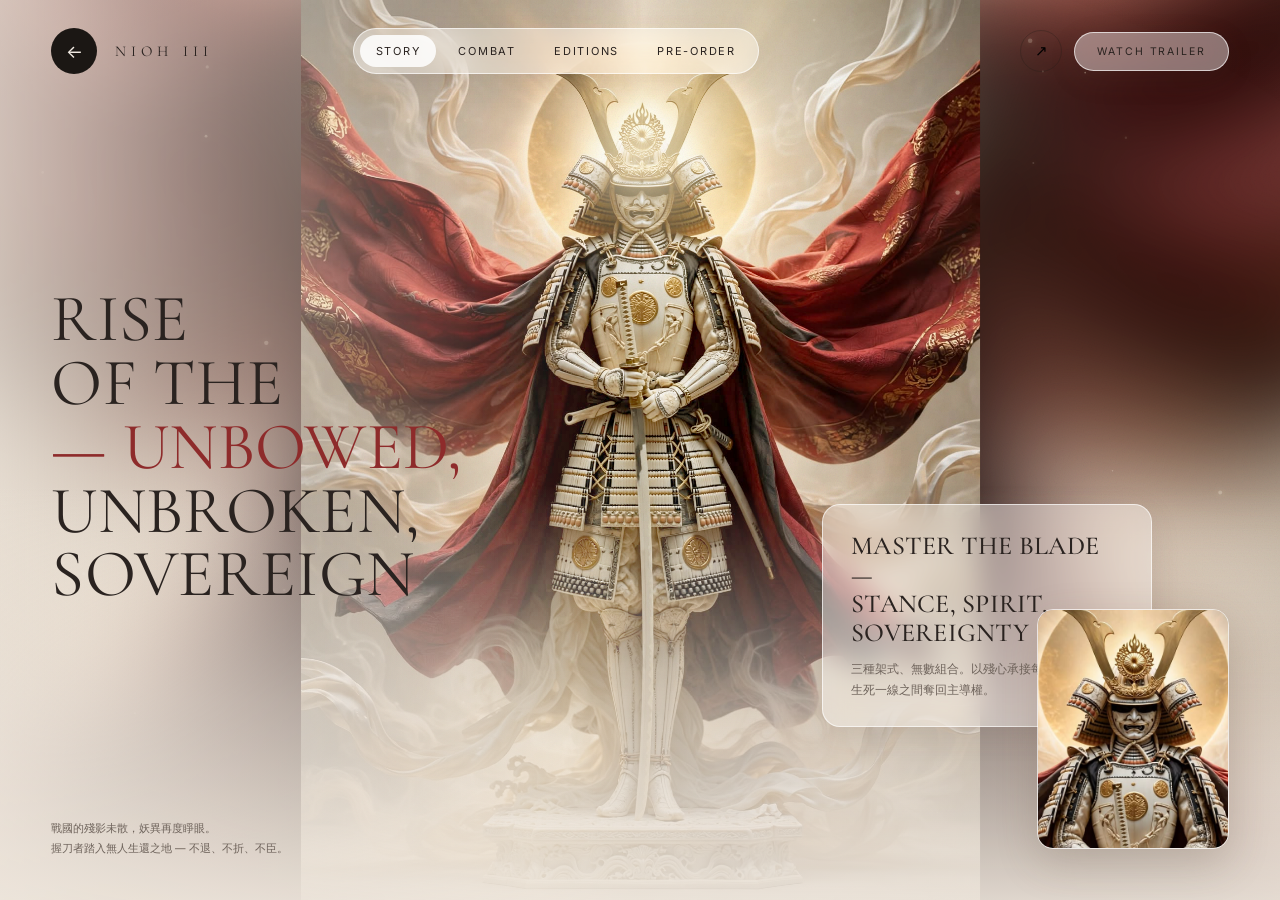
==== docs/hero-redesign/hero-demo.html @ b40b9666 "docs: 記錄 hero 改版的設計拆解、產圖 prompt 與備援素材 包含主視覺的產圖 prompt 與圖必須符合的條件、六層效果的拆解、 換圖檢查清單，以及獨立可開的 demo 頁。  Co-" ====
<!doctype html>
<html lang="zh-Hant">
<head>
<meta charset="utf-8">
<meta name="viewport" content="width=device-width,initial-scale=1">
<title>Nioh 3 — Hero 效果（武士版）</title>
<link rel="preconnect" href="https://fonts.googleapis.com">
<link rel="preconnect" href="https://fonts.gstatic.com" crossorigin>
<link href="https://fonts.googleapis.com/css2?family=Cormorant+Garamond:wght@300;400;500;600&family=Inter:wght@300;400;500&display=swap" rel="stylesheet">
<style>
:root{
  --ivory:#EFE7DD;      /* 底色：暖象牙白，貼近主視覺的霧面米色 */
  --ivory-2:#E4D9CC;
  --ink:#2A2320;        /* 主文字：接近黑的暖棕 */
  --ink-soft:#6E635B;
  --gold:#B8912F;
  --gold-lt:#E3C97E;
  --crimson:#8E2B2B;    /* 取自斗篷，第二重音色 */
  --glass:rgba(255,255,255,.42);
  --glass-line:rgba(255,255,255,.65);
  --ease:cubic-bezier(.22,1,.36,1);
}
*{box-sizing:border-box;margin:0;padding:0}
html,body{height:100%}
body{
  background:var(--ivory);
  color:var(--ink);
  font-family:Inter,-apple-system,"Noto Sans TC",sans-serif;
  overflow-x:hidden;
  -webkit-font-smoothing:antialiased;
}

/* ============ 舞台 ============ */
.stage{position:relative;min-height:100svh;overflow:hidden;isolation:isolate}

/* 1a) 背景牆：同一張圖放大＋重模糊，負責把任何螢幕比例填滿 */
.hero-wall{
  position:absolute;inset:-12%;opacity:0;animation:heroIn 1700ms var(--ease) 100ms forwards;
  background:url("assets/slender_samurai_statue.webp") center/cover no-repeat;
  filter:blur(46px) saturate(.72) brightness(1.06);
  transform:scale(1.15);will-change:transform;
}
/* 1b) 人物層：contain 保證頭跟基座都不會被切掉 */
.hero-img{
  position:absolute;inset:0;
  background:url("assets/slender_samurai_statue.webp") center 50%/contain no-repeat;
  will-change:transform,filter,opacity;
  transform:scale(1.14);
  filter:blur(20px) saturate(.88);
  opacity:0;
  animation:heroIn 1700ms var(--ease) 100ms forwards;
}
@keyframes heroIn{to{opacity:1}}
.hero-img{animation-name:heroIn,heroSharpen}
@keyframes heroSharpen{to{filter:blur(0) saturate(1)}}

/* 2) 光暈：皇冠後方緩慢呼吸的暖光 */
.halo{
  position:absolute;left:50%;top:17%;width:30vmin;aspect-ratio:1;
  translate:-50% -50%;border-radius:50%;
  background:radial-gradient(circle,rgba(255,236,196,.85) 0%,rgba(255,228,175,.25) 38%,transparent 68%);
  mix-blend-mode:screen;pointer-events:none;
  animation:breathe 7s ease-in-out infinite;
}
@keyframes breathe{0%,100%{opacity:.55;transform:scale(1)}50%{opacity:1;transform:scale(1.09)}}

/* 3) 金色掃光 —— 斜向流過整個畫面，是「貴」的關鍵 */
.sweep{
  position:absolute;inset:-30%;pointer-events:none;mix-blend-mode:soft-light;
  background:linear-gradient(105deg,transparent 42%,rgba(255,236,190,.9) 50%,transparent 58%);
  animation:sweep 9s linear infinite;
}
@keyframes sweep{0%{transform:translateX(-60%)}100%{transform:translateX(60%)}}

/* 4) 粒子 canvas：緩慢飄落的光塵 */
#motes{position:absolute;inset:0;pointer-events:none;mix-blend-mode:screen}

/* 4b) 文字遮罩 —— 讓深色標題不必跟白色盔甲的紋理打架 */
.scrim{position:absolute;inset:0;pointer-events:none;z-index:2;
  background:
    linear-gradient(to top,   rgba(239,231,221,.92) 0%, rgba(239,231,221,.55) 22%, transparent 46%),
    linear-gradient(to right, rgba(239,231,221,.80) 0%, rgba(239,231,221,.35) 26%, transparent 48%);}

/* 5) 暗角 + 顆粒，把 AI 圖壓成「印刷品」質感 */
.vignette{position:absolute;inset:0;pointer-events:none;
  background:radial-gradient(120% 90% at 50% 40%,transparent 52%,rgba(80,64,50,.20) 100%);}
.grain{position:absolute;inset:0;pointer-events:none;opacity:.22;mix-blend-mode:multiply;
  background-image:url("data:image/svg+xml;utf8,<svg xmlns='http://www.w3.org/2000/svg' width='160' height='160'><filter id='n'><feTurbulence type='fractalNoise' baseFrequency='.85' numOctaves='3'/></filter><rect width='160' height='160' filter='url(%23n)' opacity='.5'/></svg>");}

/* ============ 介面層 ============ */
.ui{position:relative;z-index:5;min-height:100svh;padding:28px clamp(20px,4vw,56px) 36px;
    display:grid;grid-template-rows:auto 1fr auto;gap:24px}

/* 玻璃通用 */
.glass{background:var(--glass);backdrop-filter:blur(14px) saturate(1.3);
  -webkit-backdrop-filter:blur(14px) saturate(1.3);
  border:1px solid var(--glass-line);box-shadow:0 8px 30px rgba(90,72,55,.10)}

/* 頂列 */
.topbar{display:flex;align-items:center;gap:18px}
.back{width:46px;height:46px;border-radius:50%;background:#1B1714;color:#F1EAE3;
  display:grid;place-items:center;font-size:18px;flex:0 0 auto;
  transition:transform .5s var(--ease)}
.back:hover{transform:translateX(-4px)}
.wordmark{font-family:"Cormorant Garamond",serif;font-size:15px;letter-spacing:.34em;
  text-transform:uppercase;white-space:nowrap}
.nav{margin-inline:auto;display:flex;gap:6px;padding:6px;border-radius:999px}
.nav a{font-size:11px;letter-spacing:.16em;text-transform:uppercase;text-decoration:none;
  color:var(--ink);padding:9px 16px;border-radius:999px;transition:background .35s,color .35s}
.nav a.is-on,.nav a:hover{background:rgba(255,255,255,.85)}
.top-right{display:flex;align-items:center;gap:12px;margin-left:auto}
.iconbtn{width:42px;height:42px;border-radius:50%;display:grid;place-items:center;
  border:1px solid rgba(40,32,26,.35);background:transparent;font-size:15px;cursor:pointer;
  transition:background .4s,color .4s,transform .4s var(--ease)}
.iconbtn:hover{background:var(--ink);color:var(--ivory);transform:rotate(45deg)}
.pill{padding:12px 22px;border-radius:999px;font-size:10.5px;letter-spacing:.18em;
  text-transform:uppercase;cursor:pointer;white-space:nowrap}

/* 標題：逐行 mask reveal */
.headline{font-family:"Cormorant Garamond",serif;font-weight:400;
  font-size:clamp(30px,5.2vw,88px);line-height:.96;letter-spacing:.005em;
  text-transform:uppercase;width:fit-content;align-self:center}
.line{display:block;overflow:hidden;padding-right:.08em}
.line > span{display:block;transform:translateY(112%);
  animation:lineUp 1100ms var(--ease) forwards}
@keyframes lineUp{to{transform:translateY(0)}}
.dim{color:var(--crimson)}

/* 右側玻璃卡 */
.card{z-index:6;position:absolute;right:clamp(20px,10vw,140px);top:56%;max-width:330px;
  padding:26px 28px;border-radius:18px;opacity:0;transform:translateY(26px);
  animation:fadeUp 1100ms var(--ease) 1250ms forwards}
.card h2{font-family:"Cormorant Garamond",serif;font-weight:500;font-size:26px;
  line-height:1.12;text-transform:uppercase;letter-spacing:.01em;margin-bottom:12px}
.card p{font-size:11.5px;line-height:1.75;color:var(--ink-soft)}
@keyframes fadeUp{to{opacity:1;transform:translateY(0)}}

/* 右下：同一張圖裁切成金色特寫小卡 */
.detail{z-index:6;position:absolute;right:clamp(20px,4vw,56px);bottom:clamp(20px,4vw,56px);
  width:clamp(140px,15vw,210px);aspect-ratio:4/5;border-radius:16px;overflow:hidden;
  border:1px solid var(--glass-line);box-shadow:0 14px 40px rgba(90,72,55,.22);
  opacity:0;transform:translateY(26px);
  animation:fadeUp 1100ms var(--ease) 1450ms forwards}
.detail i{position:absolute;inset:0;display:block;
  background:url("assets/slender_samurai_statue.webp") 50% 12%/300% no-repeat;
  transition:transform 1.2s var(--ease)}
.detail:hover i{transform:scale(1.12)}

/* 底列小字 */
.footline{display:flex;justify-content:space-between;align-items:flex-end;gap:30px;
  font-size:10.5px;line-height:1.85;color:var(--ink-soft);max-width:100%}
.footline p{max-width:46ch;padding-bottom:6px;opacity:0;animation:fadeUp 1000ms var(--ease) 1550ms forwards}

@media (orientation:portrait){
  /* 圖本身就是 3:4，直式螢幕直接鋪滿最好看 */
  .hero-img{background-size:cover;background-position:center 42%}
  .halo{top:13%;width:42vmin}
}
@media (max-width:1100px){
  .nav,.card{display:none}
  .headline{max-width:100%;align-self:end}
}
@media (prefers-reduced-motion:reduce){
  *,*::before,*::after{animation-duration:.01ms!important;animation-iteration-count:1!important;
    transition-duration:.01ms!important}
  .hero-img,.hero-wall{opacity:1;transform:none}
  .hero-wall{filter:blur(46px) saturate(.72) brightness(1.06)}
  .line>span,.card,.detail,.footline p{transform:none;opacity:1}
}
</style>
</head>
<body>
<main class="stage" id="stage">
  <div class="hero-wall" id="heroWall"></div>
  <div class="hero-img" id="heroImg"></div>
  <div class="halo"   id="halo"></div>
  <div class="sweep"></div>
  <canvas id="motes"></canvas>
  <div class="scrim"></div>
  <div class="vignette"></div>
  <div class="grain"></div>

  <div class="ui" id="ui">
    <header class="topbar">
      <div class="back">&#8592;</div>
      <div class="wordmark">NIOH&nbsp;III</div>
      <nav class="nav glass">
        <a href="#" class="is-on">Story</a><a href="#">Combat</a>
        <a href="#">Editions</a><a href="#">Pre-order</a>
      </nav>
      <div class="top-right">
        <button class="iconbtn">&#8599;</button>
        <div class="pill glass">Watch&nbsp;trailer</div>
      </div>
    </header>

    <h1 class="headline" id="headline">
      <span class="line"><span style="animation-delay:.55s">Rise</span></span>
      <span class="line"><span style="animation-delay:.68s">of&nbsp;the</span></span>
      <span class="line"><span style="animation-delay:.81s" class="dim">— Unbowed,</span></span>
      <span class="line"><span style="animation-delay:.94s">Unbroken,</span></span>
      <span class="line"><span style="animation-delay:1.07s">Sovereign</span></span>
    </h1>

    <div class="footline">
      <p>戰國的殘影未散，妖異再度睜眼。<br>握刀者踏入無人生還之地 — 不退、不折、不臣。</p>
    </div>
  </div>

  <aside class="card glass" id="card">
    <h2>Master the blade —<br>Stance, Spirit,<br>Sovereignty</h2>
    <p>三種架式、無數組合。以殘心承接每一次交鋒，
       在生死一線之間奪回主導權。</p>
  </aside>

  <figure class="detail" id="detail"><i></i></figure>
</main>

<script>
(() => {
  const reduce = matchMedia('(prefers-reduced-motion: reduce)').matches;

  /* ---------- 滑鼠視差：多層不同深度，用 lerp 讓它有重量感 ---------- */
  const layers = [
    { el: document.getElementById('heroWall'),d: 5 },   // 背景走最慢
    { el: document.getElementById('heroImg'), d: 18 },
    { el: document.getElementById('halo'),    d: 18 },  // 跟人物同步，日輪才不會脫節
    { el: document.getElementById('headline'),d: -8 },
    { el: document.getElementById('card'),    d: -16 },
    { el: document.getElementById('detail'),  d: -22 },
  ].filter(l => l.el);

  let tx = 0, ty = 0, cx = 0, cy = 0, scrollT = 0, t0 = 0;
  const hero = document.getElementById('heroImg');

  if (!reduce) {
    addEventListener('pointermove', e => {
      tx = (e.clientX / innerWidth  - .5) * 2;   // -1 .. 1
      ty = (e.clientY / innerHeight - .5) * 2;
    }, { passive: true });

    addEventListener('scroll', () => {
      scrollT = Math.min(scrollY / innerHeight, 1);
    }, { passive: true });

    const easeOut = p => 1 - Math.pow(1 - p, 3);

    const tick = now => {
      if (!t0) t0 = now;
      // 進場：1.14 -> 1.00 的推近，跟 CSS 的 blur 淡入同時發生
      const intro = easeOut(Math.min((now - t0 - 100) / 1700, 1));
      const introScale = 1.14 - .14 * Math.max(intro, 0);

      cx += (tx - cx) * .055;                    // lerp = 慣性
      cy += (ty - cy) * .055;

      for (const { el, d } of layers) {
        const wall = el.id === 'heroWall';
        const extra = (el === hero || wall)
          ? ` scale(${(wall ? 1.15 : 1) * (introScale + scrollT * .12)})`
          : ` translateY(${-scrollT * 90}px)`;       // 介面往上飄
        el.style.transform = `translate3d(${cx * d}px, ${cy * d}px, 0)` + extra;
      }
      requestAnimationFrame(tick);
    };
    requestAnimationFrame(tick);
  }

  /* ---------- 光塵粒子 ---------- */
  const cv = document.getElementById('motes'), ctx = cv.getContext('2d');
  let motes = [], W = 0, H = 0;
  const resize = () => {
    const r = devicePixelRatio || 1;
    W = cv.width  = innerWidth  * r;
    H = cv.height = innerHeight * r;
    cv.style.width = innerWidth + 'px';
    cv.style.height = innerHeight + 'px';
    const n = Math.round(innerWidth / 26);
    motes = Array.from({ length: n }, () => ({
      x: Math.random() * W, y: Math.random() * H,
      r: (Math.random() * 1.8 + .5) * r,
      vy: (Math.random() * .22 + .06) * r,
      vx: (Math.random() - .5) * .12 * r,
      a: Math.random() * .32 + .10,
      ph: Math.random() * Math.PI * 2,
    }));
  };
  resize(); addEventListener('resize', resize);

  if (!reduce) (function draw(t) {
    ctx.clearRect(0, 0, W, H);
    for (const m of motes) {
      m.y += m.vy; m.x += m.vx + Math.sin(t / 1800 + m.ph) * .18;
      if (m.y > H + 8) { m.y = -8; m.x = Math.random() * W; }
      const tw = m.a * (.62 + .38 * Math.sin(t / 900 + m.ph));   // 閃爍
      ctx.beginPath();
      ctx.fillStyle = `rgba(255,242,214,${tw})`;
      ctx.shadowBlur = 6; ctx.shadowColor = 'rgba(255,226,168,.9)';
      ctx.arc(m.x, m.y, m.r, 0, 6.284);
      ctx.fill();
    }
    requestAnimationFrame(draw);
  })(0);
})();
</script>
</body>
</html>
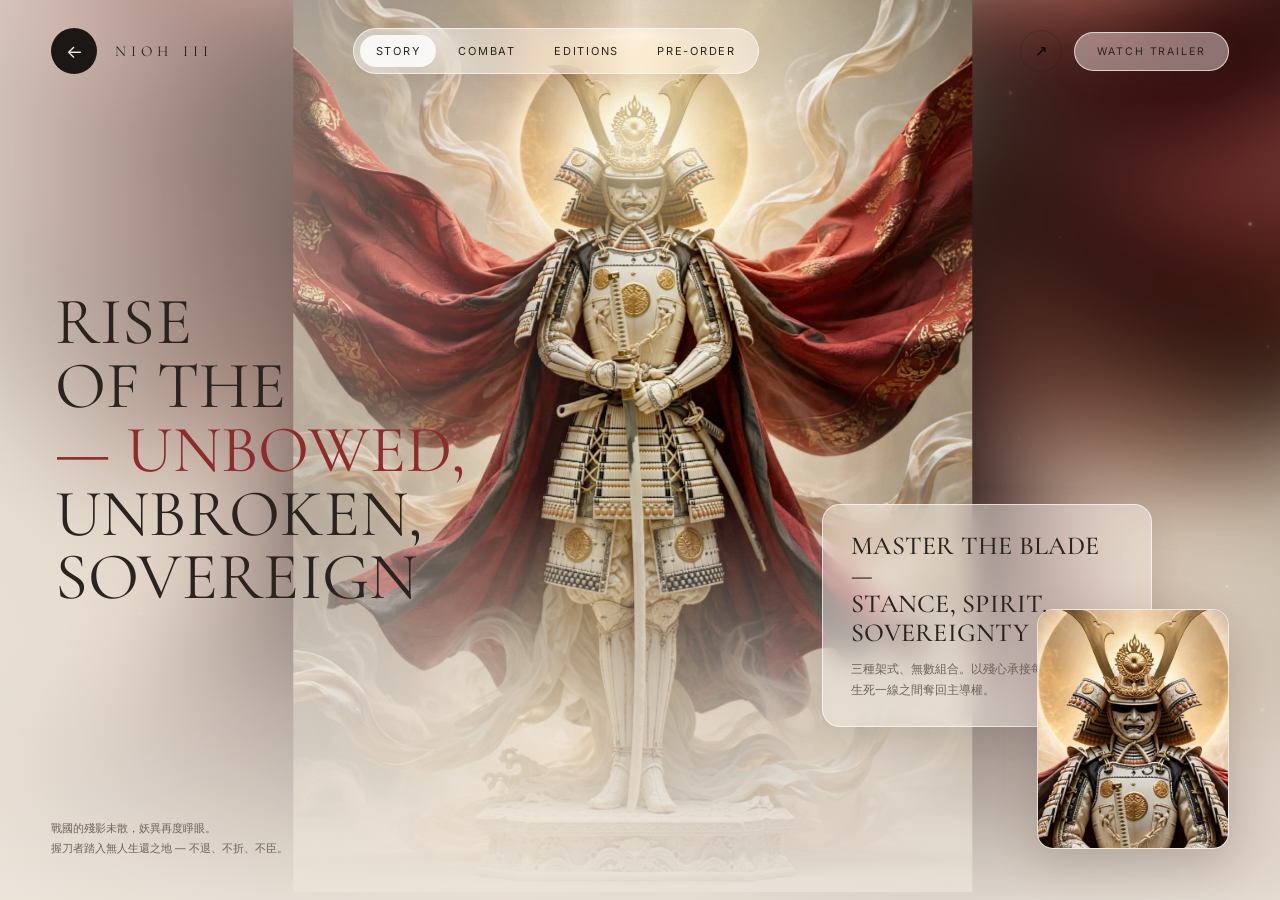
==== commit ef96cd97: "docs: 移除純參考用的天使版重製稿與重複的主視覺副本 reference-angel-version.html 與 hero-angel.webp 是逆推階段的對照素材， 正式站用不到，不需要放在" ====
--- a/docs/hero-redesign/hero-demo.html
+++ b/docs/hero-redesign/hero-demo.html
@@ -36,14 +36,14 @@
 /* 1a) 背景牆：同一張圖放大＋重模糊，負責把任何螢幕比例填滿 */
 .hero-wall{
   position:absolute;inset:-12%;opacity:0;animation:heroIn 1700ms var(--ease) 100ms forwards;
-  background:url("assets/slender_samurai_statue.webp") center/cover no-repeat;
+  background:url("../../static/hero-samurai.webp") center/cover no-repeat;
   filter:blur(46px) saturate(.72) brightness(1.06);
   transform:scale(1.15);will-change:transform;
 }
 /* 1b) 人物層：contain 保證頭跟基座都不會被切掉 */
 .hero-img{
   position:absolute;inset:0;
-  background:url("assets/slender_samurai_statue.webp") center 50%/contain no-repeat;
+  background:url("../../static/hero-samurai.webp") center 50%/contain no-repeat;
   will-change:transform,filter,opacity;
   transform:scale(1.14);
   filter:blur(20px) saturate(.88);
@@ -142,7 +142,7 @@
   opacity:0;transform:translateY(26px);
   animation:fadeUp 1100ms var(--ease) 1450ms forwards}
 .detail i{position:absolute;inset:0;display:block;
-  background:url("assets/slender_samurai_statue.webp") 50% 12%/300% no-repeat;
+  background:url("../../static/hero-samurai.webp") 50% 12%/300% no-repeat;
   transition:transform 1.2s var(--ease)}
 .detail:hover i{transform:scale(1.12)}
 
